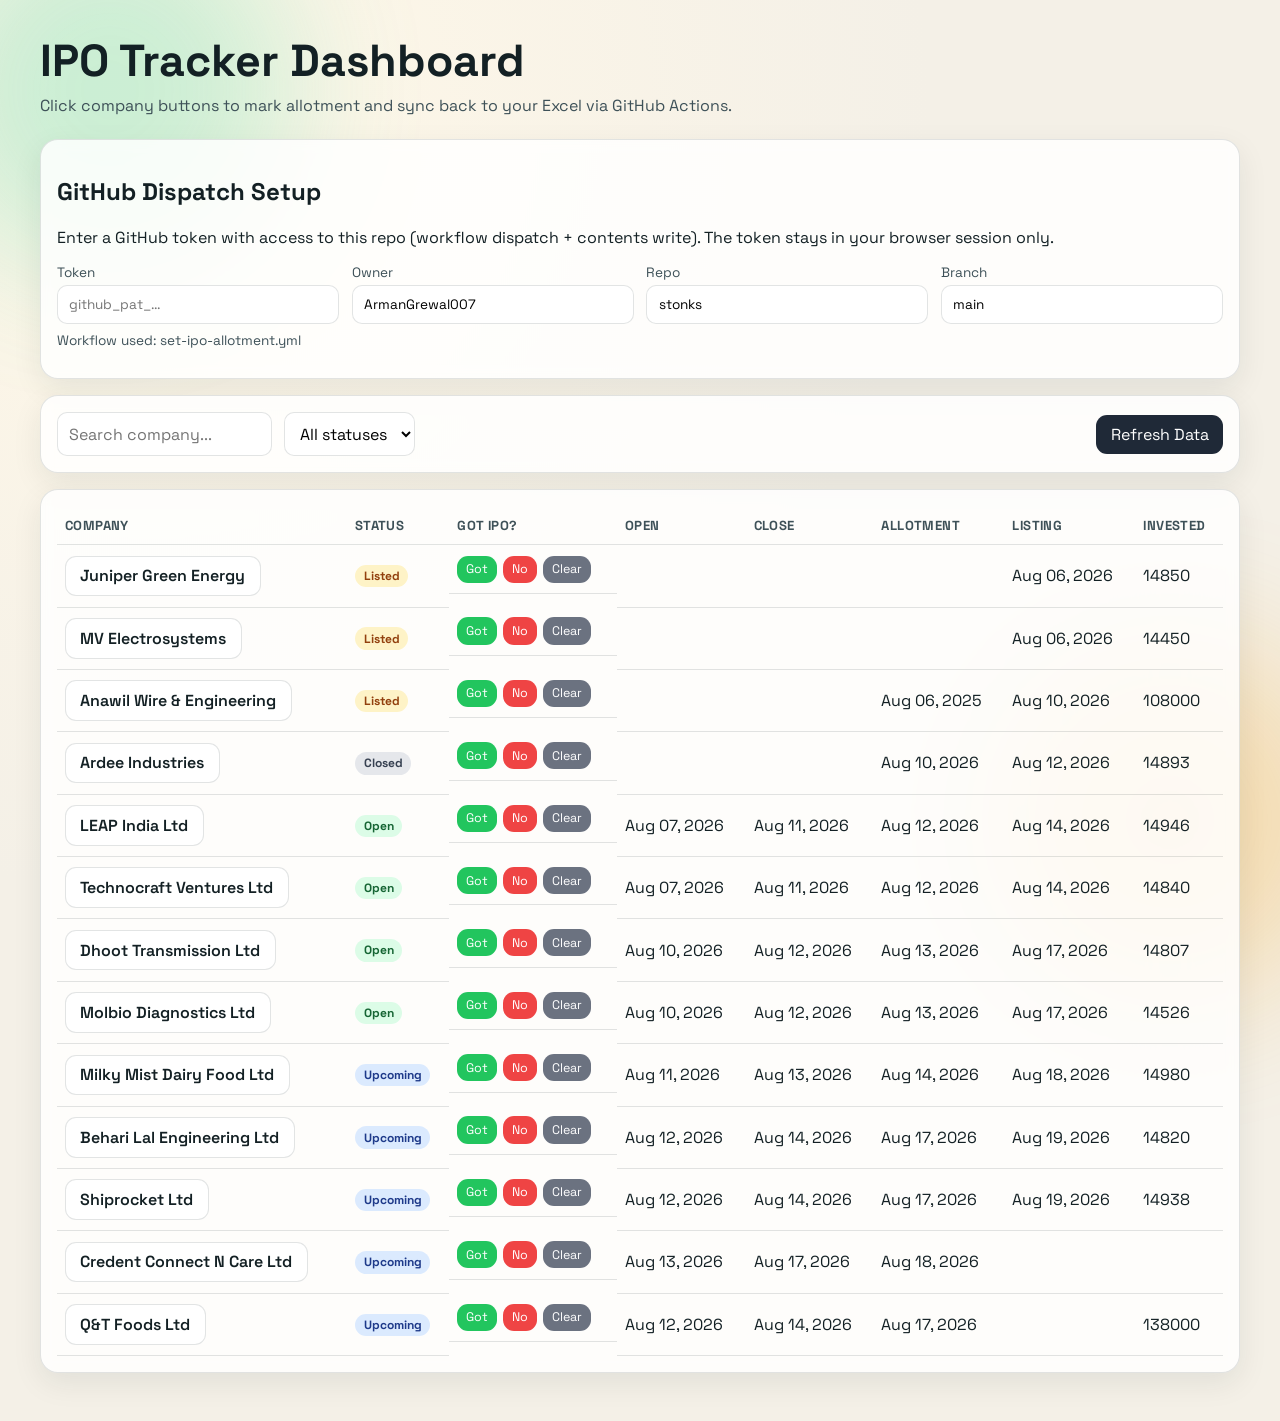
==== docs/index.html @ 5d4587b6 "add github pages" ====
<!doctype html>
<html lang="en">
  <head>
    <meta charset="UTF-8" />
    <meta name="viewport" content="width=device-width, initial-scale=1.0" />
    <title>IPO Dashboard</title>
    <link rel="preconnect" href="https://fonts.googleapis.com" />
    <link rel="preconnect" href="https://fonts.gstatic.com" crossorigin />
    <link href="https://fonts.googleapis.com/css2?family=Space+Grotesk:wght@400;500;700&display=swap" rel="stylesheet" />
    <link rel="stylesheet" href="styles.css" />
  </head>
  <body>
    <div class="bg-orb orb-1"></div>
    <div class="bg-orb orb-2"></div>

    <main class="container">
      <header class="hero">
        <h1>IPO Tracker Dashboard</h1>
        <p>Click company buttons to mark allotment and sync back to your Excel via GitHub Actions.</p>
      </header>

      <section class="panel auth-panel">
        <h2>GitHub Dispatch Setup</h2>
        <p>
          Enter a GitHub token with access to this repo (workflow dispatch + contents write).
          The token stays in your browser session only.
        </p>
        <div class="auth-grid">
          <label>
            Token
            <input id="ghToken" type="password" placeholder="github_pat_..." />
          </label>
          <label>
            Owner
            <input id="ghOwner" type="text" value="ArmanGrewal007" />
          </label>
          <label>
            Repo
            <input id="ghRepo" type="text" value="stonks" />
          </label>
          <label>
            Branch
            <input id="ghBranch" type="text" value="main" />
          </label>
        </div>
        <p class="hint">Workflow used: set-ipo-allotment.yml</p>
      </section>

      <section class="panel controls">
        <div class="left-controls">
          <input id="searchInput" type="search" placeholder="Search company..." />
          <select id="statusFilter">
            <option value="all">All statuses</option>
            <option value="Open">Open</option>
            <option value="Upcoming">Upcoming</option>
            <option value="Listed">Listed</option>
            <option value="Closed">Closed</option>
          </select>
        </div>
        <button id="refreshBtn" class="secondary">Refresh Data</button>
      </section>

      <section class="panel table-wrap">
        <table>
          <thead>
            <tr>
              <th>Company</th>
              <th>Status</th>
              <th>Got IPO?</th>
              <th>Open</th>
              <th>Close</th>
              <th>Allotment</th>
              <th>Listing</th>
              <th>Invested</th>
            </tr>
          </thead>
          <tbody id="tableBody"></tbody>
        </table>
      </section>

      <section id="toast" class="toast" aria-live="polite"></section>
    </main>

    <script src="app.js"></script>
  </body>
</html>
---- docs/styles.css ----
:root {
  --bg: #f4f0e7;
  --ink: #132024;
  --ink-soft: #3e5158;
  --accent: #0d9488;
  --accent-strong: #0f766e;
  --card: rgba(255, 255, 255, 0.84);
  --line: rgba(19, 32, 36, 0.12);
  --ok: #22c55e;
  --warn: #f59e0b;
  --future: #3b82f6;
}

* {
  box-sizing: border-box;
}

body {
  margin: 0;
  font-family: "Space Grotesk", sans-serif;
  color: var(--ink);
  background: radial-gradient(circle at 12% 8%, #fff8e8 0, var(--bg) 45%),
    radial-gradient(circle at 88% 15%, #d6fff4 0, transparent 32%);
  min-height: 100vh;
}

.container {
  width: min(1200px, 96vw);
  margin: 2rem auto 3rem;
  position: relative;
  z-index: 10;
}

.hero h1 {
  margin: 0;
  font-size: clamp(1.8rem, 4vw, 2.8rem);
}

.hero p {
  margin: 0.4rem 0 1.4rem;
  color: var(--ink-soft);
}

.panel {
  background: var(--card);
  backdrop-filter: blur(6px);
  border: 1px solid var(--line);
  border-radius: 18px;
  padding: 1rem;
  margin-bottom: 1rem;
  box-shadow: 0 10px 30px rgba(19, 32, 36, 0.08);
}

.auth-grid {
  display: grid;
  grid-template-columns: repeat(4, minmax(0, 1fr));
  gap: 0.8rem;
}

label {
  font-size: 0.85rem;
  color: var(--ink-soft);
  display: flex;
  flex-direction: column;
  gap: 0.3rem;
}

input,
select,
button {
  font: inherit;
}

input,
select {
  border: 1px solid var(--line);
  border-radius: 10px;
  padding: 0.6rem 0.7rem;
  background: #fff;
}

.controls {
  display: flex;
  justify-content: space-between;
  gap: 0.8rem;
  align-items: center;
}

.left-controls {
  display: flex;
  gap: 0.7rem;
  flex-wrap: wrap;
}

button {
  border: 0;
  border-radius: 11px;
  padding: 0.55rem 0.9rem;
  cursor: pointer;
  background: var(--accent);
  color: #fff;
  transition: transform 150ms ease, background 150ms ease;
}

button:hover {
  transform: translateY(-1px);
  background: var(--accent-strong);
}

button.secondary {
  background: #1f2937;
}

button.company-btn {
  background: #fff;
  color: var(--ink);
  border: 1px solid var(--line);
  font-weight: 600;
}

button.company-btn:hover {
  background: #ecfeff;
}

.status {
  display: inline-block;
  border-radius: 999px;
  padding: 0.2rem 0.55rem;
  font-size: 0.75rem;
  font-weight: 700;
}

.status.open {
  background: #dcfce7;
  color: #166534;
}

.status.upcoming {
  background: #dbeafe;
  color: #1e3a8a;
}

.status.listed {
  background: #fef3c7;
  color: #92400e;
}

.status.closed {
  background: #e5e7eb;
  color: #374151;
}

.table-wrap {
  overflow: auto;
}

table {
  width: 100%;
  border-collapse: collapse;
}

th,
td {
  text-align: left;
  padding: 0.65rem 0.5rem;
  border-bottom: 1px solid var(--line);
  white-space: nowrap;
}

th {
  color: var(--ink-soft);
  font-size: 0.82rem;
  text-transform: uppercase;
  letter-spacing: 0.03em;
}

.action-cell {
  display: flex;
  gap: 0.4rem;
}

.action-cell button {
  padding: 0.35rem 0.55rem;
  font-size: 0.78rem;
}

.btn-yes {
  background: var(--ok);
}

.btn-no {
  background: #ef4444;
}

.btn-clear {
  background: #6b7280;
}

.hint {
  color: var(--ink-soft);
  font-size: 0.85rem;
  margin-top: 0.5rem;
}

.toast {
  position: fixed;
  right: 1rem;
  bottom: 1rem;
  background: #111827;
  color: #fff;
  padding: 0.7rem 1rem;
  border-radius: 10px;
  opacity: 0;
  transform: translateY(8px);
  pointer-events: none;
  transition: all 180ms ease;
}

.toast.show {
  opacity: 1;
  transform: translateY(0);
}

.bg-orb {
  position: fixed;
  width: 360px;
  height: 360px;
  border-radius: 50%;
  filter: blur(70px);
  opacity: 0.25;
  z-index: 1;
}

.orb-1 {
  background: #34d399;
  top: -90px;
  left: -70px;
}

.orb-2 {
  background: #f59e0b;
  right: -70px;
  bottom: -100px;
}

@media (max-width: 900px) {
  .auth-grid {
    grid-template-columns: repeat(2, minmax(0, 1fr));
  }
}

@media (max-width: 640px) {
  .auth-grid {
    grid-template-columns: 1fr;
  }

  .controls {
    flex-direction: column;
    align-items: stretch;
  }

  .left-controls {
    flex-direction: column;
  }
}
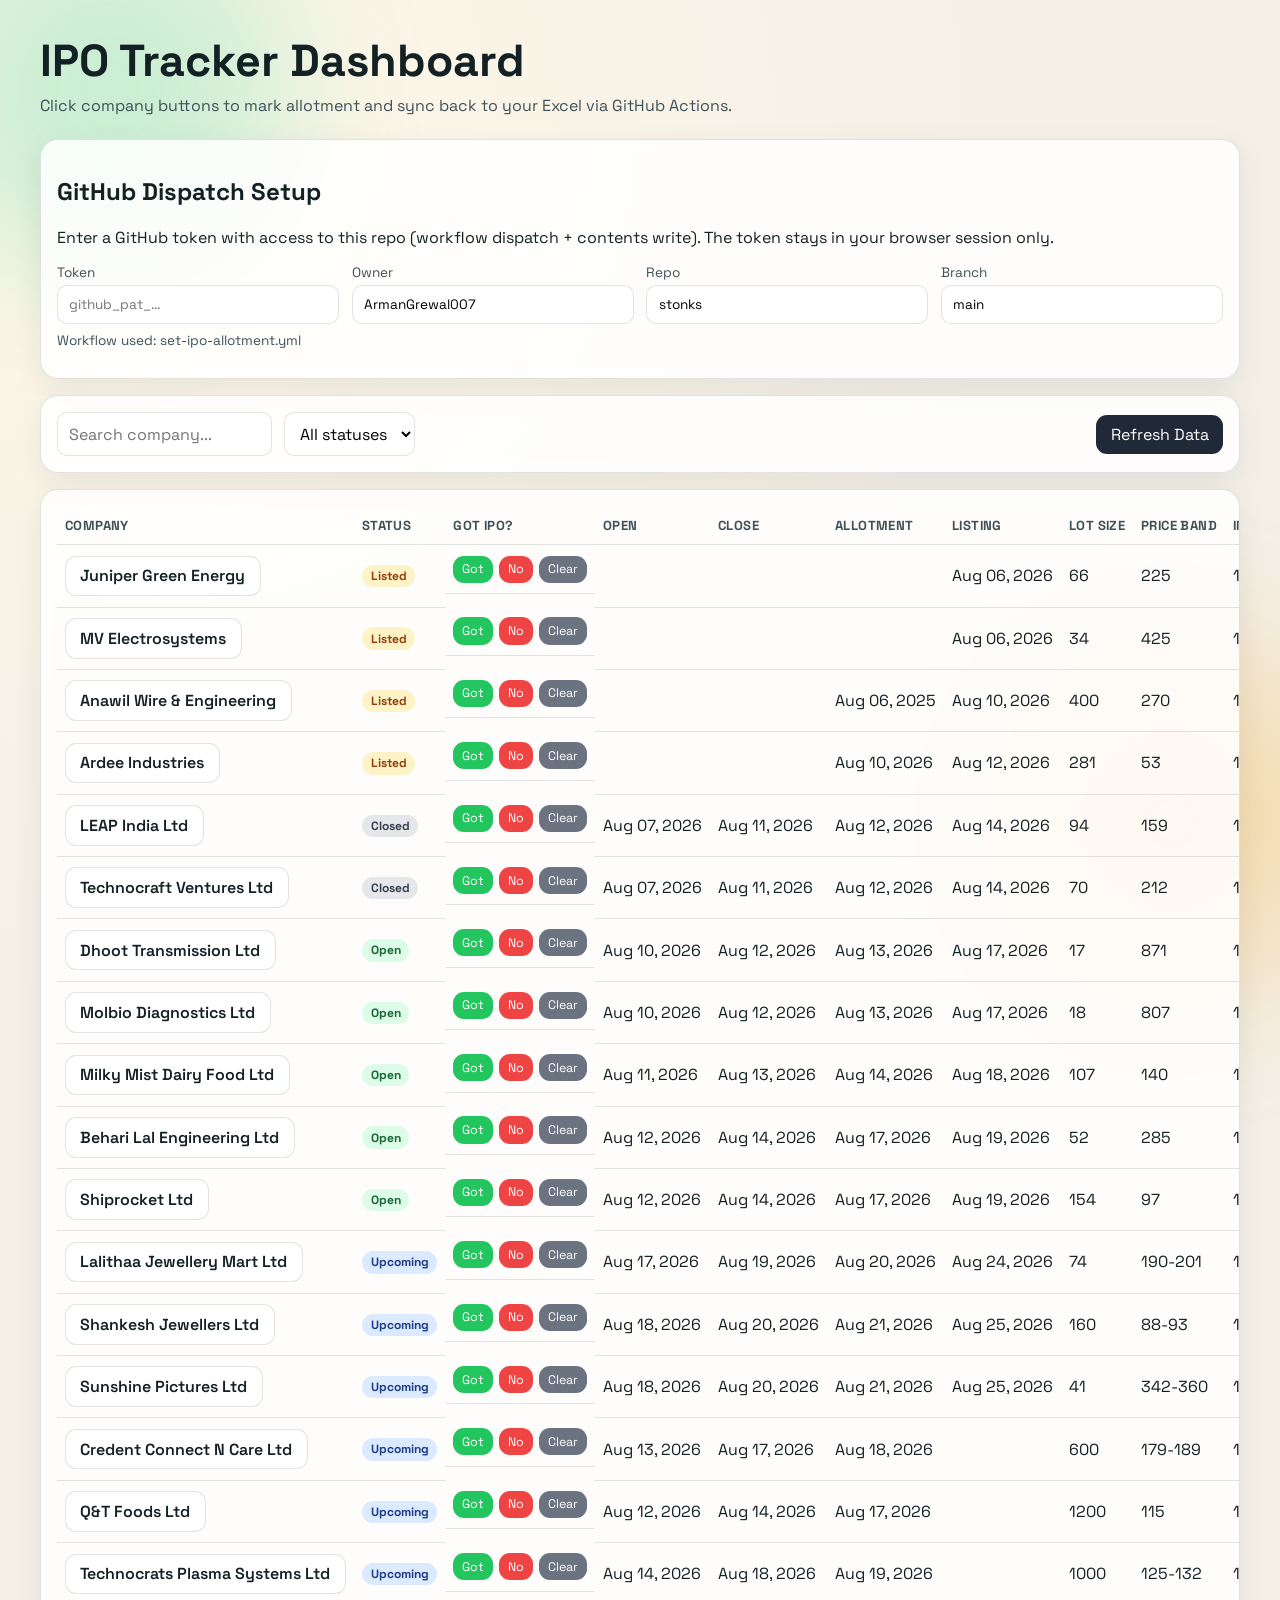
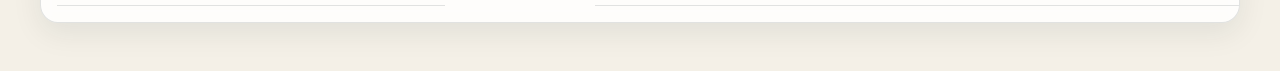
==== commit 449622f2: "chore: update table structure to include additional IPO data fields" ====
--- a/docs/index.html
+++ b/docs/index.html
@@ -71,7 +71,12 @@
               <th>Close</th>
               <th>Allotment</th>
               <th>Listing</th>
+              <th>Lot Size</th>
+              <th>Price Band</th>
               <th>Invested</th>
+              <th>Listing Price</th>
+              <th>Output</th>
+              <th>Listing Gain</th>
             </tr>
           </thead>
           <tbody id="tableBody"></tbody>
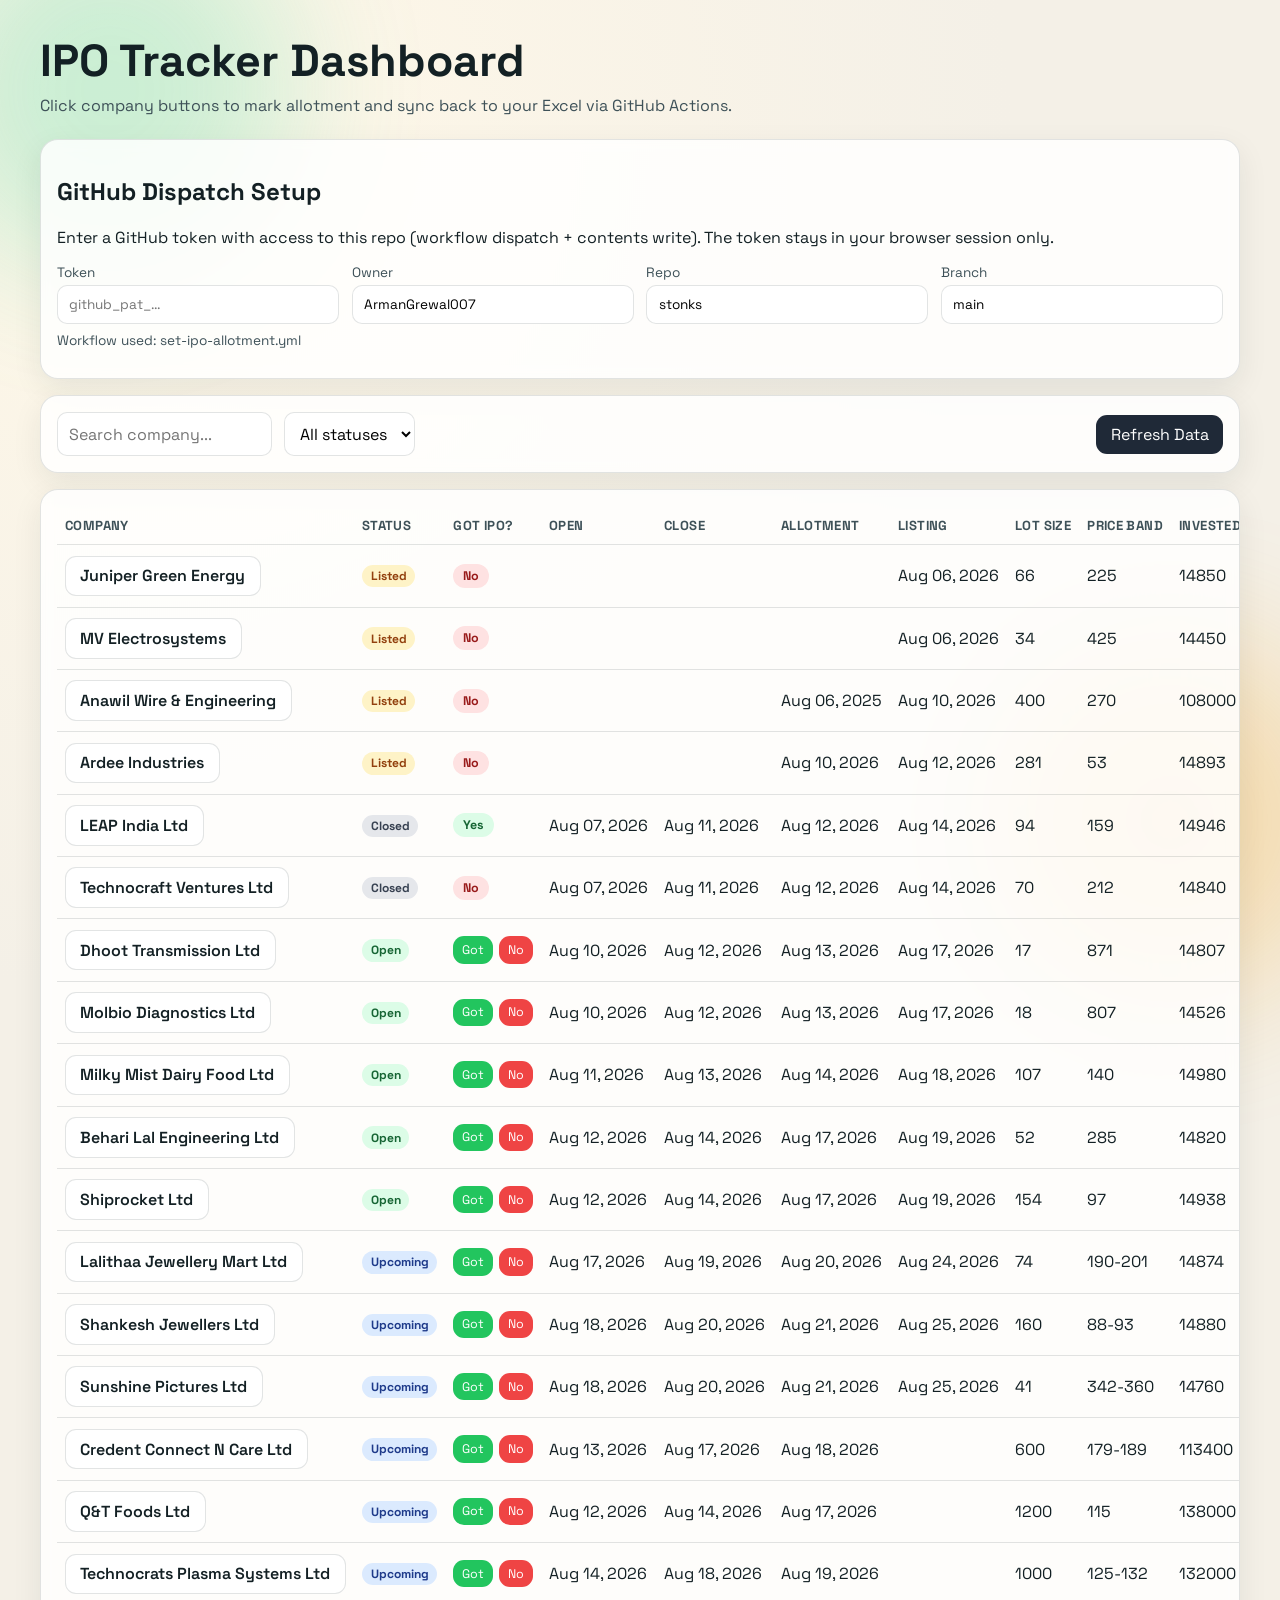
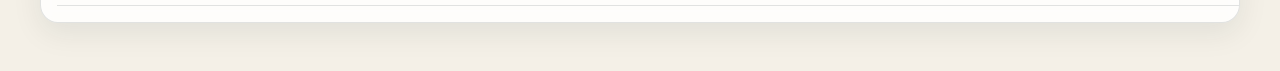
==== commit 9b340a46: "feat: add total subscription column and format function for IPO data" ====
--- a/docs/index.html
+++ b/docs/index.html
@@ -77,6 +77,7 @@
               <th>Listing Price</th>
               <th>Output</th>
               <th>Listing Gain</th>
+              <th>Total Subsc</th>
             </tr>
           </thead>
           <tbody id="tableBody"></tbody>
--- a/docs/styles.css
+++ b/docs/styles.css
@@ -177,6 +177,7 @@
 .action-cell {
   display: flex;
   gap: 0.4rem;
+  align-items: center;
 }
 
 .action-cell button {
@@ -194,6 +195,24 @@
 
 .btn-clear {
   background: #6b7280;
+}
+
+.got-fixed {
+  display: inline-block;
+  border-radius: 999px;
+  padding: 0.25rem 0.6rem;
+  font-size: 0.78rem;
+  font-weight: 700;
+}
+
+.got-fixed.yes {
+  background: #dcfce7;
+  color: #166534;
+}
+
+.got-fixed.no {
+  background: #fee2e2;
+  color: #991b1b;
 }
 
 .hint {
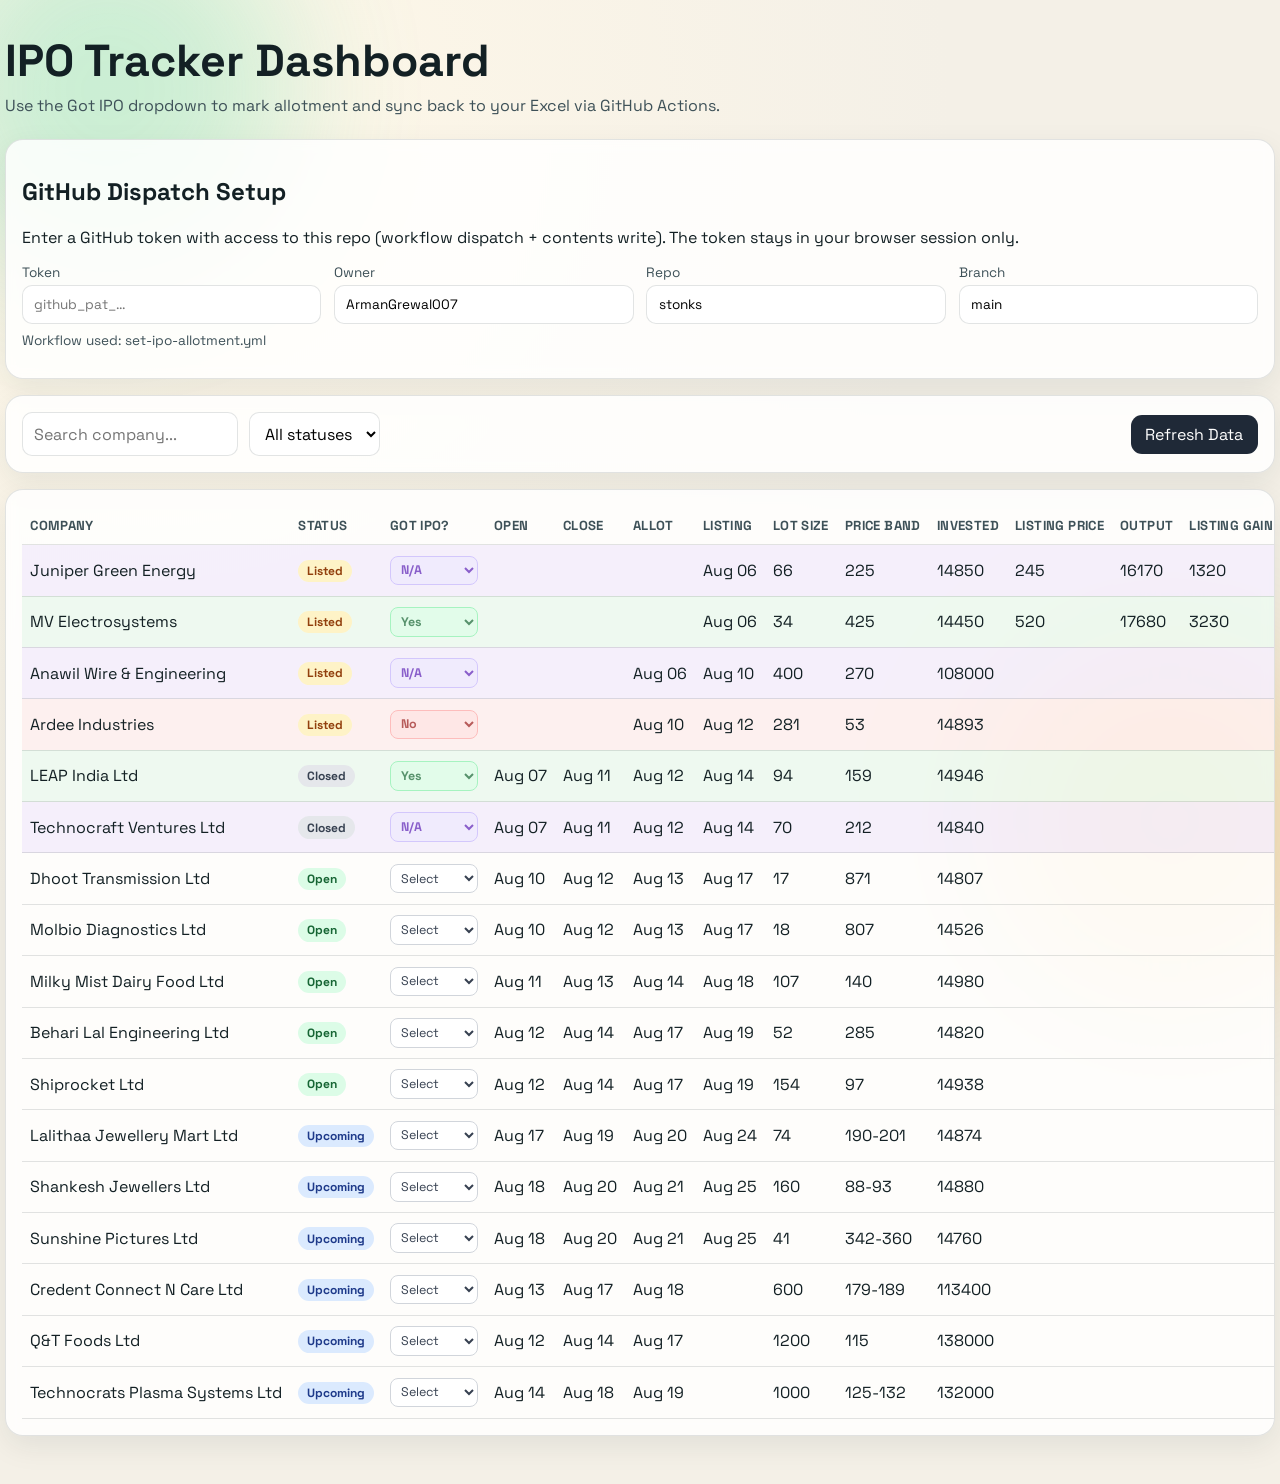
==== commit 1ed3d438: "feat: enhance IPO tracking with dropdown for allotment and improve UI styling" ====
--- a/docs/index.html
+++ b/docs/index.html
@@ -16,7 +16,7 @@
     <main class="container">
       <header class="hero">
         <h1>IPO Tracker Dashboard</h1>
-        <p>Click company buttons to mark allotment and sync back to your Excel via GitHub Actions.</p>
+        <p>Use the Got IPO dropdown to mark allotment and sync back to your Excel via GitHub Actions.</p>
       </header>
 
       <section class="panel auth-panel">
@@ -69,7 +69,7 @@
               <th>Got IPO?</th>
               <th>Open</th>
               <th>Close</th>
-              <th>Allotment</th>
+              <th>Allot</th>
               <th>Listing</th>
               <th>Lot Size</th>
               <th>Price Band</th>
--- a/docs/styles.css
+++ b/docs/styles.css
@@ -25,7 +25,7 @@
 }
 
 .container {
-  width: min(1200px, 96vw);
+  width: min(1400px, 99.2vw);
   margin: 2rem auto 3rem;
   position: relative;
   z-index: 10;
@@ -174,12 +174,80 @@
   letter-spacing: 0.03em;
 }
 
+tbody tr {
+  transition: background-color 140ms ease;
+}
+
+tbody tr:hover {
+  background: rgba(13, 148, 136, 0.08);
+}
+
+tbody tr.got-yes {
+  background: rgba(34, 197, 94, 0.07);
+}
+
+tbody tr.got-no {
+  background: rgba(239, 68, 68, 0.07);
+}
+
+tbody tr.got-na {
+  background: rgba(124, 58, 237, 0.07);
+}
+
+tbody tr.got-yes:hover,
+tbody tr.got-no:hover,
+tbody tr.got-na:hover {
+  background: rgba(13, 148, 136, 0.12);
+}
+
 .action-cell {
   display: flex;
   gap: 0.4rem;
   align-items: center;
 }
 
+.got-select {
+  min-width: 88px;
+  max-width: 98px;
+  padding: 0.3rem 0.4rem;
+  font-size: 0.78rem;
+  border-radius: 8px;
+  border: 1px solid #d1d5db;
+}
+
+.got-select.locked {
+  font-weight: 700;
+}
+
+.got-select--empty {
+  color: #374151;
+  background: #ffffff;
+}
+
+.got-select--yes {
+  color: #166534;
+  background: #dcfce7;
+  border-color: #86efac;
+}
+
+.got-select--no {
+  color: #991b1b;
+  background: #fee2e2;
+  border-color: #fca5a5;
+}
+
+.got-select--na {
+  color: #5b21b6;
+  background: #ede9fe;
+  border-color: #c4b5fd;
+}
+
+.got-select.locked.got-select--yes,
+.got-select.locked.got-select--no,
+.got-select.locked.got-select--na {
+  font-weight: 700;
+}
+
 .action-cell button {
   padding: 0.35rem 0.55rem;
   font-size: 0.78rem;
@@ -191,6 +259,10 @@
 
 .btn-no {
   background: #ef4444;
+}
+
+.btn-na {
+  background: #7c3aed;
 }
 
 .btn-clear {
@@ -213,6 +285,11 @@
 .got-fixed.no {
   background: #fee2e2;
   color: #991b1b;
+}
+
+.got-fixed.na {
+  background: #ede9fe;
+  color: #5b21b6;
 }
 
 .hint {
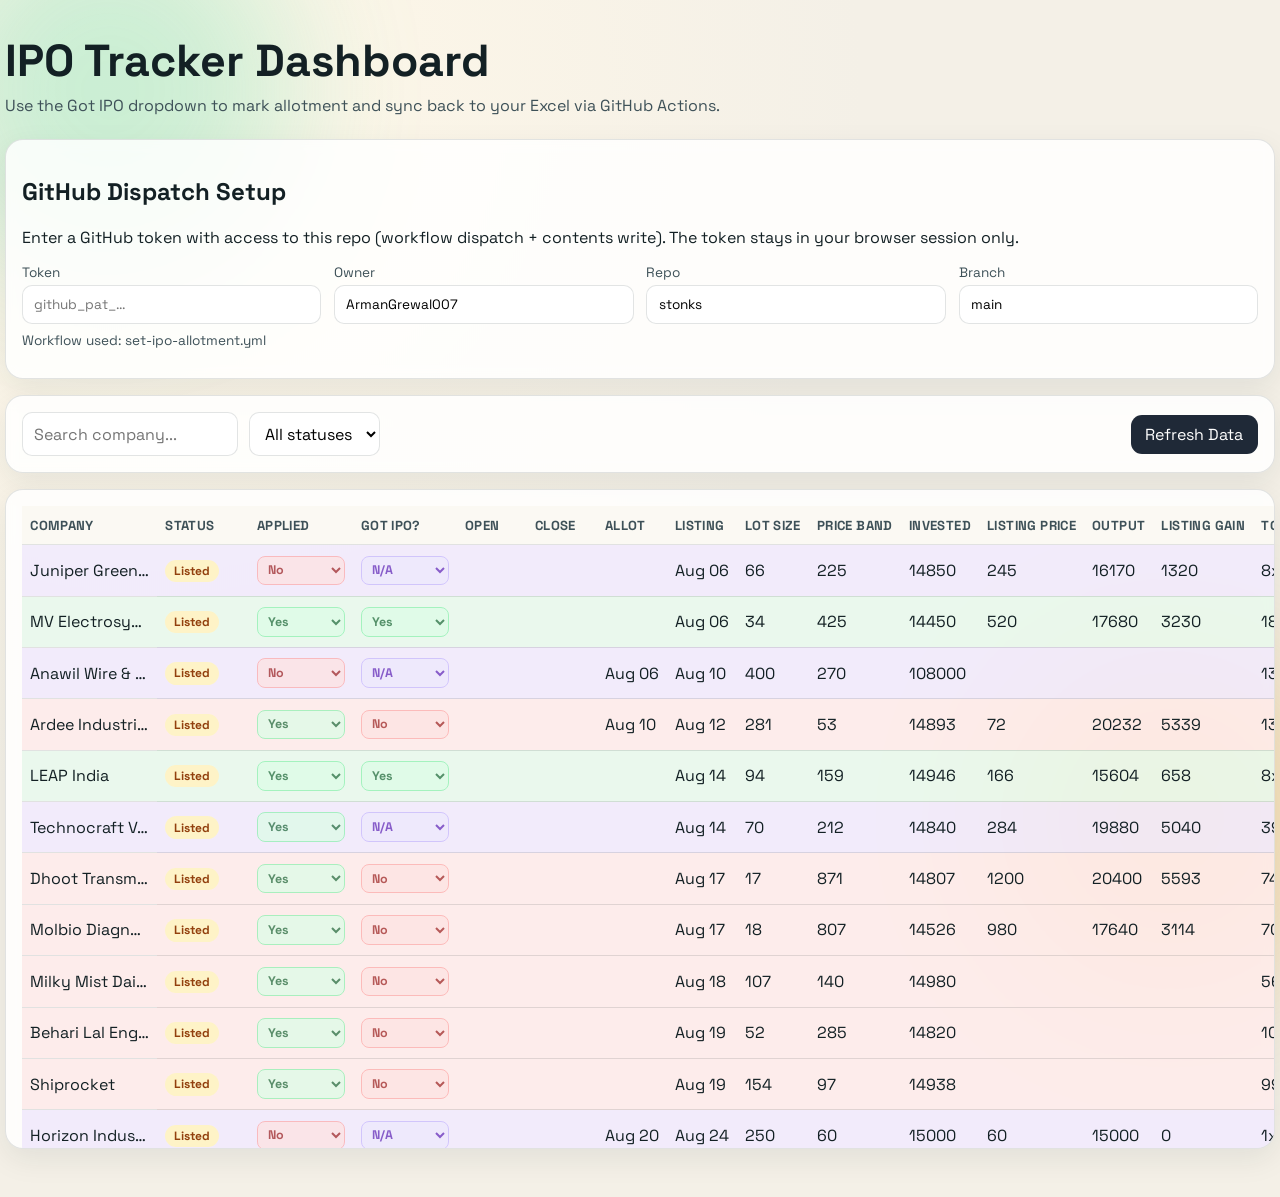
==== commit 7e807b81: "feat: add applied status field, improve company matching logic, and enhance table UI with sticky hea" ====
--- a/docs/index.html
+++ b/docs/index.html
@@ -66,6 +66,7 @@
             <tr>
               <th>Company</th>
               <th>Status</th>
+              <th>Applied</th>
               <th>Got IPO?</th>
               <th>Open</th>
               <th>Close</th>
--- a/docs/styles.css
+++ b/docs/styles.css
@@ -152,6 +152,7 @@
 
 .table-wrap {
   overflow: auto;
+  max-height: calc(100vh - 240px);
 }
 
 table {
@@ -172,6 +173,48 @@
   font-size: 0.82rem;
   text-transform: uppercase;
   letter-spacing: 0.03em;
+  position: sticky;
+  top: 0;
+  background: #fbf9f3;
+  z-index: 20;
+  box-shadow: 0 1px 0 var(--line);
+}
+
+th:first-child,
+td.company-cell {
+  max-width: 135px;
+  width: 135px;
+  min-width: 135px;
+  overflow: hidden;
+  box-sizing: border-box;
+}
+
+.company-cell {
+  position: relative;
+  overflow: hidden;
+}
+
+.company-name-text {
+  display: block;
+  white-space: nowrap;
+  overflow: hidden;
+  text-overflow: ellipsis;
+  max-width: 100%;
+}
+
+tbody tr:hover .company-name-text {
+  overflow: visible;
+  display: inline-block;
+  animation: marquee-scroll 4s linear infinite alternate;
+}
+
+@keyframes marquee-scroll {
+  0%, 20% {
+    transform: translateX(0);
+  }
+  80%, 100% {
+    transform: translateX(min(0px, calc(125px - 100%)));
+  }
 }
 
 tbody tr {
@@ -179,25 +222,31 @@
 }
 
 tbody tr:hover {
-  background: rgba(13, 148, 136, 0.08);
+  background: rgba(245, 158, 11, 0.14);
 }
 
 tbody tr.got-yes {
-  background: rgba(34, 197, 94, 0.07);
+  background: rgba(34, 197, 94, 0.09);
+}
+
+tbody tr.got-yes:hover {
+  background: rgba(34, 197, 94, 0.22);
 }
 
 tbody tr.got-no {
-  background: rgba(239, 68, 68, 0.07);
+  background: rgba(239, 68, 68, 0.09);
+}
+
+tbody tr.got-no:hover {
+  background: rgba(239, 68, 68, 0.22);
 }
 
 tbody tr.got-na {
-  background: rgba(124, 58, 237, 0.07);
-}
-
-tbody tr.got-yes:hover,
-tbody tr.got-no:hover,
+  background: rgba(124, 58, 237, 0.09);
+}
+
 tbody tr.got-na:hover {
-  background: rgba(13, 148, 136, 0.12);
+  background: rgba(124, 58, 237, 0.22);
 }
 
 .action-cell {
